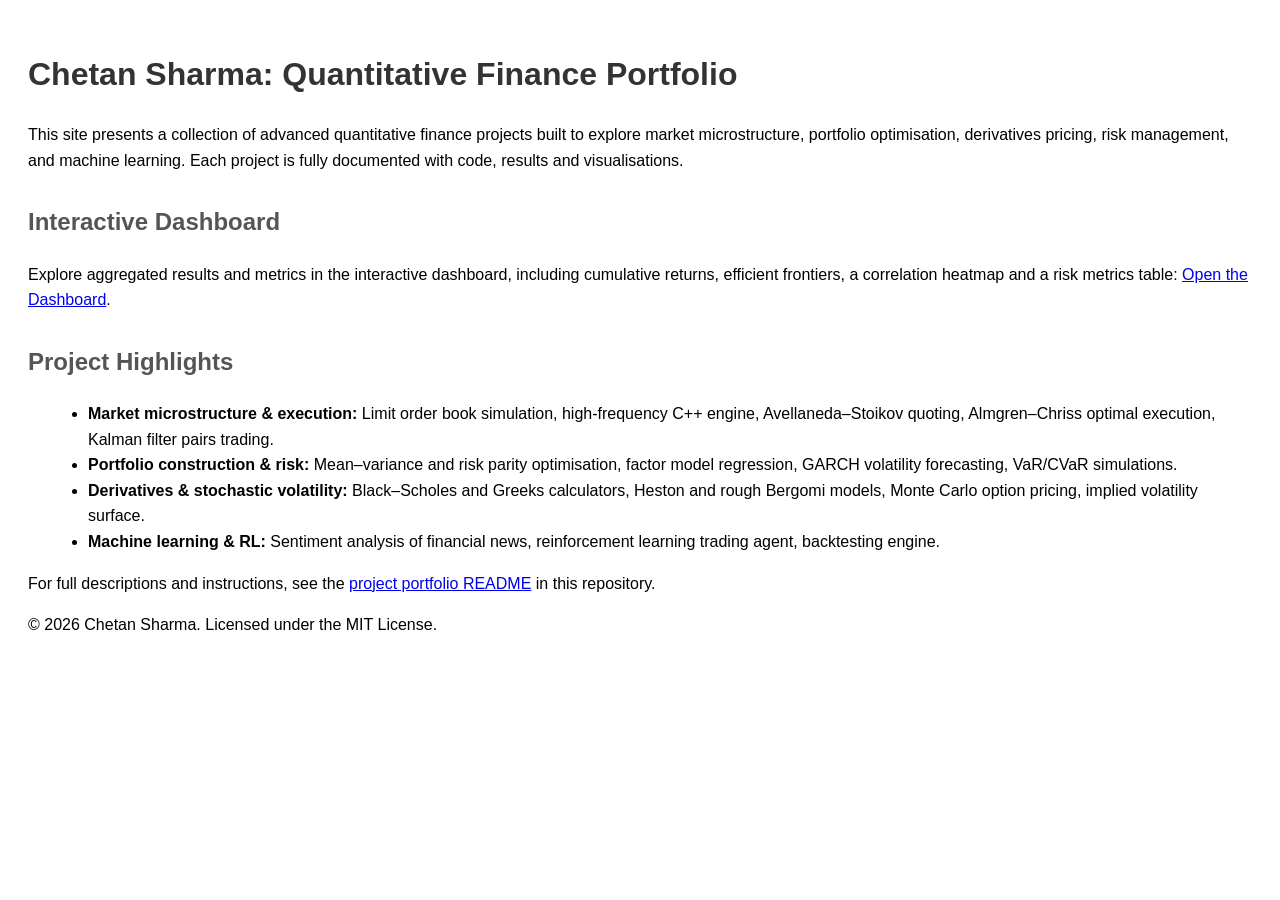
==== index.html @ 1af383b4 "Add index.html for GitHub Pages" ====
<!DOCTYPE html>
<html>
<head>
  <meta charset="utf-8">
  <title>Chetan Sharma: Quantitative Finance Portfolio</title>
  <style>
    body { font-family: Arial, sans-serif; padding: 20px; line-height: 1.6; }
    h1 { color: #333; }
    h2 { color: #555; margin-top: 30px; }
    ul { list-style-type: disc; margin-left: 20px; }
  </style>
</head>
<body>
  <h1>Chetan Sharma: Quantitative Finance Portfolio</h1>
  <p>This site presents a collection of advanced quantitative finance projects built to explore market microstructure, portfolio optimisation, derivatives pricing, risk management, and machine learning. Each project is fully documented with code, results and visualisations.</p>
  
  <h2>Interactive Dashboard</h2>
  <p>Explore aggregated results and metrics in the interactive dashboard, including cumulative returns, efficient frontiers, a correlation heatmap and a risk metrics table: <a href="dashboard.html">Open the Dashboard</a>.</p>
  
  <h2>Project Highlights</h2>
  <ul>
    <li><strong>Market microstructure & execution:</strong> Limit order book simulation, high-frequency C++ engine, Avellaneda–Stoikov quoting, Almgren–Chriss optimal execution, Kalman filter pairs trading.</li>
    <li><strong>Portfolio construction & risk:</strong> Mean–variance and risk parity optimisation, factor model regression, GARCH volatility forecasting, VaR/CVaR simulations.</li>
    <li><strong>Derivatives & stochastic volatility:</strong> Black–Scholes and Greeks calculators, Heston and rough Bergomi models, Monte Carlo option pricing, implied volatility surface.</li>
    <li><strong>Machine learning & RL:</strong> Sentiment analysis of financial news, reinforcement learning trading agent, backtesting engine.</li>
  </ul>
  
  <p>For full descriptions and instructions, see the <a href="README_real_projects.md">project portfolio README</a> in this repository.</p>
  
  <p>© 2026 Chetan Sharma. Licensed under the MIT License.</p>
</body>
</html>
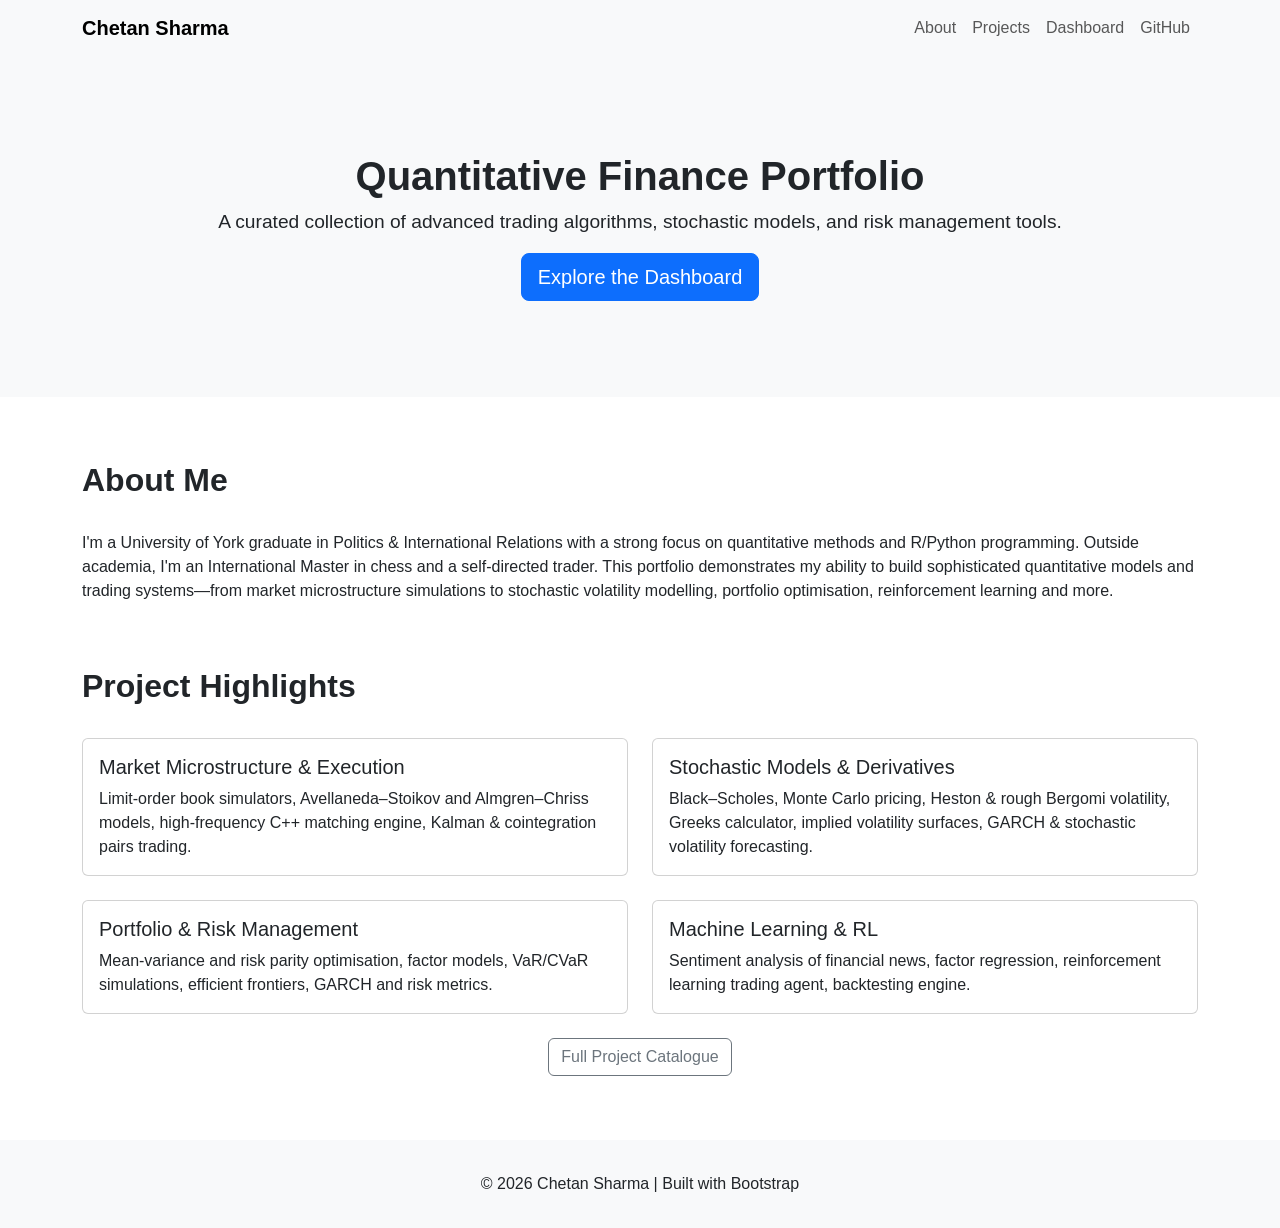
==== commit 71e47713: "Redesign homepage with Bootstrap and additional project categories" ====
--- a/index.html
+++ b/index.html
@@ -1,32 +1,99 @@
 <!DOCTYPE html>
-<html>
+<html lang="en">
 <head>
   <meta charset="utf-8">
-  <title>Chetan Sharma: Quantitative Finance Portfolio</title>
+  <meta name="viewport" content="width=device-width, initial-scale=1">
+  <title>Chetan Sharma - Quantitative Finance Portfolio</title>
+  <link rel="stylesheet" href="https://cdn.jsdelivr.net/npm/bootstrap@5.3.1/dist/css/bootstrap.min.css">
   <style>
-    body { font-family: Arial, sans-serif; padding: 20px; line-height: 1.6; }
-    h1 { color: #333; }
-    h2 { color: #555; margin-top: 30px; }
-    ul { list-style-type: disc; margin-left: 20px; }
+  body { font-family: Arial, sans-serif; }
+  .hero { padding: 6rem 0; background-color: #f8f9fa; }
+  .hero h1 { font-weight: 700; font-size: 2.5rem; }
+  .hero p { font-size: 1.2rem; }
+  .section-title { margin-top: 4rem; margin-bottom: 2rem; font-weight: 600; }
+  footer { background-color: #f8f9fa; padding: 2rem 0; margin-top: 4rem; }
   </style>
 </head>
 <body>
-  <h1>Chetan Sharma: Quantitative Finance Portfolio</h1>
-  <p>This site presents a collection of advanced quantitative finance projects built to explore market microstructure, portfolio optimisation, derivatives pricing, risk management, and machine learning. Each project is fully documented with code, results and visualisations.</p>
-  
-  <h2>Interactive Dashboard</h2>
-  <p>Explore aggregated results and metrics in the interactive dashboard, including cumulative returns, efficient frontiers, a correlation heatmap and a risk metrics table: <a href="dashboard.html">Open the Dashboard</a>.</p>
-  
-  <h2>Project Highlights</h2>
-  <ul>
-    <li><strong>Market microstructure & execution:</strong> Limit order book simulation, high-frequency C++ engine, Avellaneda–Stoikov quoting, Almgren–Chriss optimal execution, Kalman filter pairs trading.</li>
-    <li><strong>Portfolio construction & risk:</strong> Mean–variance and risk parity optimisation, factor model regression, GARCH volatility forecasting, VaR/CVaR simulations.</li>
-    <li><strong>Derivatives & stochastic volatility:</strong> Black–Scholes and Greeks calculators, Heston and rough Bergomi models, Monte Carlo option pricing, implied volatility surface.</li>
-    <li><strong>Machine learning & RL:</strong> Sentiment analysis of financial news, reinforcement learning trading agent, backtesting engine.</li>
-  </ul>
-  
-  <p>For full descriptions and instructions, see the <a href="README_real_projects.md">project portfolio README</a> in this repository.</p>
-  
-  <p>© 2026 Chetan Sharma. Licensed under the MIT License.</p>
+<nav class="navbar navbar-expand-lg navbar-light bg-light">
+  <div class="container">
+    <a class="navbar-brand fw-bold" href="#">Chetan Sharma</a>
+    <button class="navbar-toggler" type="button" data-bs-toggle="collapse" data-bs-target="#navbarNav">
+      <span class="navbar-toggler-icon"></span>
+    </button>
+    <div class="collapse navbar-collapse" id="navbarNav">
+      <ul class="navbar-nav ms-auto">
+        <li class="nav-item"><a class="nav-link" href="#about">About</a></li>
+        <li class="nav-item"><a class="nav-link" href="#projects">Projects</a></li>
+        <li class="nav-item"><a class="nav-link" href="dashboard.html">Dashboard</a></li>
+        <li class="nav-item"><a class="nav-link" href="https://github.com/chetanoid/quant-trading-projects" target="_blank">GitHub</a></li>
+      </ul>
+    </div>
+  </div>
+</nav>
+
+<section class="hero text-center">
+  <div class="container">
+    <h1>Quantitative Finance Portfolio</h1>
+    <p class="lead">A curated collection of advanced trading algorithms, stochastic models, and risk management tools.</p>
+    <a href="dashboard.html" class="btn btn-primary btn-lg">Explore the Dashboard</a>
+  </div>
+</section>
+
+<section id="about" class="container">
+  <h2 class="section-title">About Me</h2>
+  <p>
+    I'm a University of York graduate in Politics & International Relations with a strong focus on quantitative methods and R/Python programming.  Outside academia, I'm an International Master in chess and a self-directed trader. This portfolio demonstrates my ability to build sophisticated quantitative models and trading systems—from market microstructure simulations to stochastic volatility modelling, portfolio optimisation, reinforcement learning and more. 
+  </p>
+</section>
+
+<section id="projects" class="container">
+  <h2 class="section-title">Project Highlights</h2>
+  <div class="row gy-4">
+    <div class="col-md-6">
+      <div class="card h-100">
+        <div class="card-body">
+          <h5 class="card-title">Market Microstructure & Execution</h5>
+          <p class="card-text">Limit-order book simulators, Avellaneda–Stoikov and Almgren–Chriss models, high-frequency C++ matching engine, Kalman & cointegration pairs trading.</p>
+        </div>
+      </div>
+    </div>
+    <div class="col-md-6">
+      <div class="card h-100">
+        <div class="card-body">
+          <h5 class="card-title">Stochastic Models & Derivatives</h5>
+          <p class="card-text">Black–Scholes, Monte Carlo pricing, Heston & rough Bergomi volatility, Greeks calculator, implied volatility surfaces, GARCH & stochastic volatility forecasting.</p>
+        </div>
+      </div>
+    </div>
+    <div class="col-md-6">
+      <div class="card h-100">
+        <div class="card-body">
+          <h5 class="card-title">Portfolio & Risk Management</h5>
+          <p class="card-text">Mean-variance and risk parity optimisation, factor models, VaR/CVaR simulations, efficient frontiers, GARCH and risk metrics.</p>
+        </div>
+      </div>
+    </div>
+    <div class="col-md-6">
+      <div class="card h-100">
+        <div class="card-body">
+          <h5 class="card-title">Machine Learning & RL</h5>
+          <p class="card-text">Sentiment analysis of financial news, factor regression, reinforcement learning trading agent, backtesting engine.</p>
+        </div>
+      </div>
+    </div>
+  </div>
+  <div class="text-center mt-4">
+    <a href="README_real_projects.md" class="btn btn-outline-secondary">Full Project Catalogue</a>
+  </div>
+</section>
+
+<footer class="text-center">
+  <div class="container">
+    <p class="mb-0">&copy; 2026 Chetan Sharma | Built with Bootstrap</p>
+  </div>
+</footer>
+
+<script src="https://cdn.jsdelivr.net/npm/bootstrap@5.3.1/dist/js/bootstrap.bundle.min.js"></script>
 </body>
 </html>
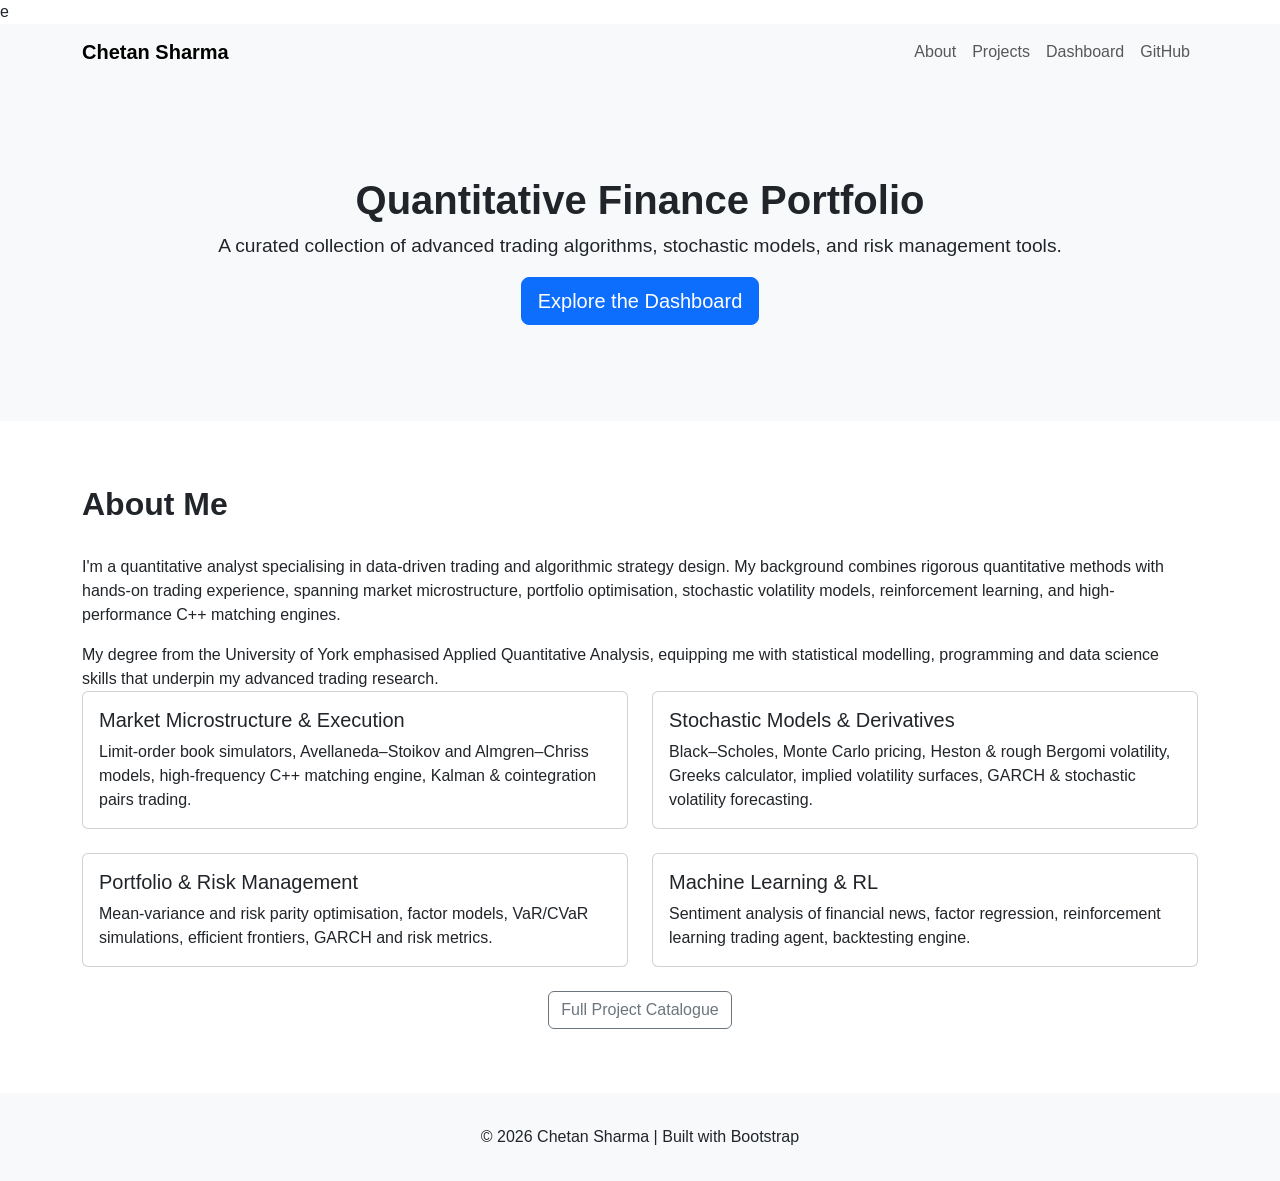
==== commit 496e7f6d: "Update About and Projects sections to emphasise quantitative analysis" ====
--- a/index.html
+++ b/index.html
@@ -1,4 +1,4 @@
-<!DOCTYPE html>
+e<!DOCTYPE html>
 <html lang="en">
 <head>
   <meta charset="utf-8">
@@ -43,13 +43,10 @@
 <section id="about" class="container">
   <h2 class="section-title">About Me</h2>
   <p>
-    I'm a University of York graduate in Politics & International Relations with a strong focus on quantitative methods and R/Python programming.  Outside academia, I'm an International Master in chess and a self-directed trader. This portfolio demonstrates my ability to build sophisticated quantitative models and trading systems—from market microstructure simulations to stochastic volatility modelling, portfolio optimisation, reinforcement learning and more. 
-  </p>
-</section>
+I'm a quantitative analyst specialising in data-driven trading and algorithmic strategy design. My background combines rigorous quantitative methods with hands-on trading experience, spanning market microstructure, portfolio optimisation, stochastic volatility models, reinforcement learning, and high-performance C++ matching engines.</section>
 
 <section id="projects" class="container">
-  <h2 class="section-title">Project Highlights</h2>
-  <div class="row gy-4">
+My degree from the University of York emphasised Applied Quantitative Analysis, equipping me with statistical modelling, programming and data science skills that underpin my advanced trading research.  <div class="row gy-4">
     <div class="col-md-6">
       <div class="card h-100">
         <div class="card-body">
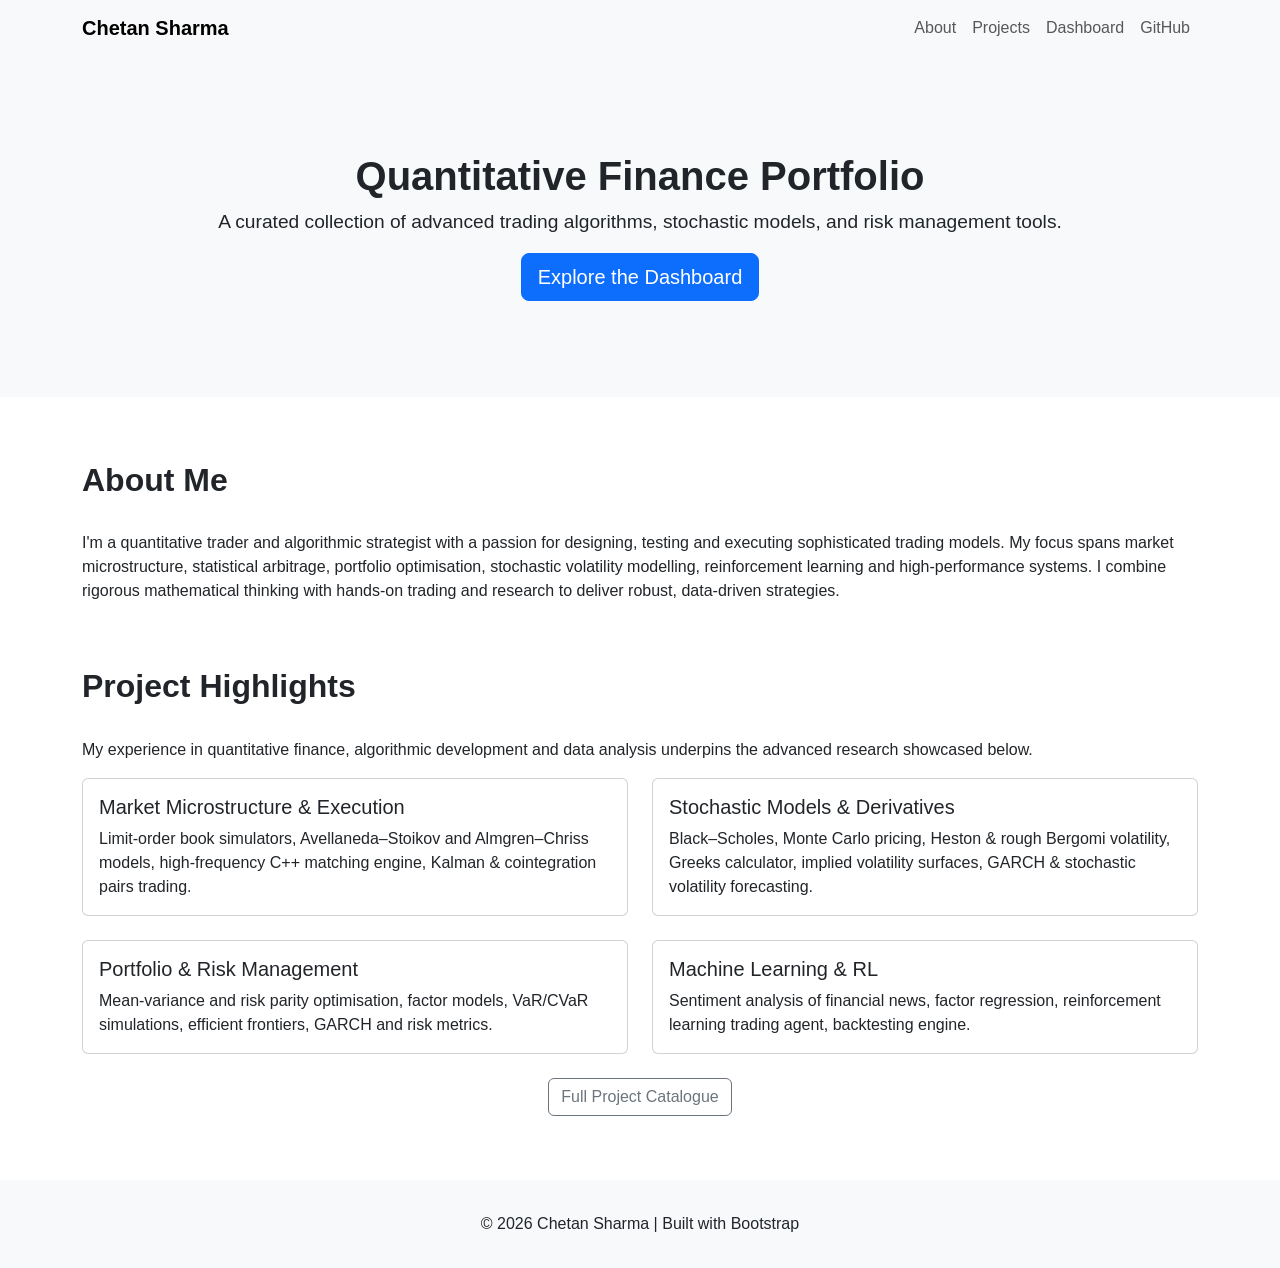
==== commit d610c166: "Update index.html to remove university references and highlight quantitative trading expertise" ====
--- a/index.html
+++ b/index.html
@@ -1,4 +1,4 @@
-e<!DOCTYPE html>
+<!DOCTYPE html>
 <html lang="en">
 <head>
   <meta charset="utf-8">
@@ -6,12 +6,12 @@
   <title>Chetan Sharma - Quantitative Finance Portfolio</title>
   <link rel="stylesheet" href="https://cdn.jsdelivr.net/npm/bootstrap@5.3.1/dist/css/bootstrap.min.css">
   <style>
-  body { font-family: Arial, sans-serif; }
-  .hero { padding: 6rem 0; background-color: #f8f9fa; }
-  .hero h1 { font-weight: 700; font-size: 2.5rem; }
-  .hero p { font-size: 1.2rem; }
-  .section-title { margin-top: 4rem; margin-bottom: 2rem; font-weight: 600; }
-  footer { background-color: #f8f9fa; padding: 2rem 0; margin-top: 4rem; }
+    body { font-family: Arial, sans-serif; }
+    .hero { padding: 6rem 0; background-color: #f8f9fa; }
+    .hero h1 { font-weight: 700; font-size: 2.5rem; }
+    .hero p { font-size: 1.2rem; }
+    .section-title { margin-top: 4rem; margin-bottom: 2rem; font-weight: 600; }
+    footer { background-color: #f8f9fa; padding: 2rem 0; margin-top: 4rem; }
   </style>
 </head>
 <body>
@@ -42,11 +42,13 @@
 
 <section id="about" class="container">
   <h2 class="section-title">About Me</h2>
-  <p>
-I'm a quantitative analyst specialising in data-driven trading and algorithmic strategy design. My background combines rigorous quantitative methods with hands-on trading experience, spanning market microstructure, portfolio optimisation, stochastic volatility models, reinforcement learning, and high-performance C++ matching engines.</section>
+  <p>I'm a quantitative trader and algorithmic strategist with a passion for designing, testing and executing sophisticated trading models. My focus spans market microstructure, statistical arbitrage, portfolio optimisation, stochastic volatility modelling, reinforcement learning and high-performance systems. I combine rigorous mathematical thinking with hands-on trading and research to deliver robust, data-driven strategies.</p>
+</section>
 
 <section id="projects" class="container">
-My degree from the University of York emphasised Applied Quantitative Analysis, equipping me with statistical modelling, programming and data science skills that underpin my advanced trading research.  <div class="row gy-4">
+  <h2 class="section-title">Project Highlights</h2>
+  <p>My experience in quantitative finance, algorithmic development and data analysis underpins the advanced research showcased below.</p>
+  <div class="row gy-4">
     <div class="col-md-6">
       <div class="card h-100">
         <div class="card-body">
@@ -90,7 +92,6 @@
     <p class="mb-0">&copy; 2026 Chetan Sharma | Built with Bootstrap</p>
   </div>
 </footer>
-
 <script src="https://cdn.jsdelivr.net/npm/bootstrap@5.3.1/dist/js/bootstrap.bundle.min.js"></script>
 </body>
-</html>
+</html>
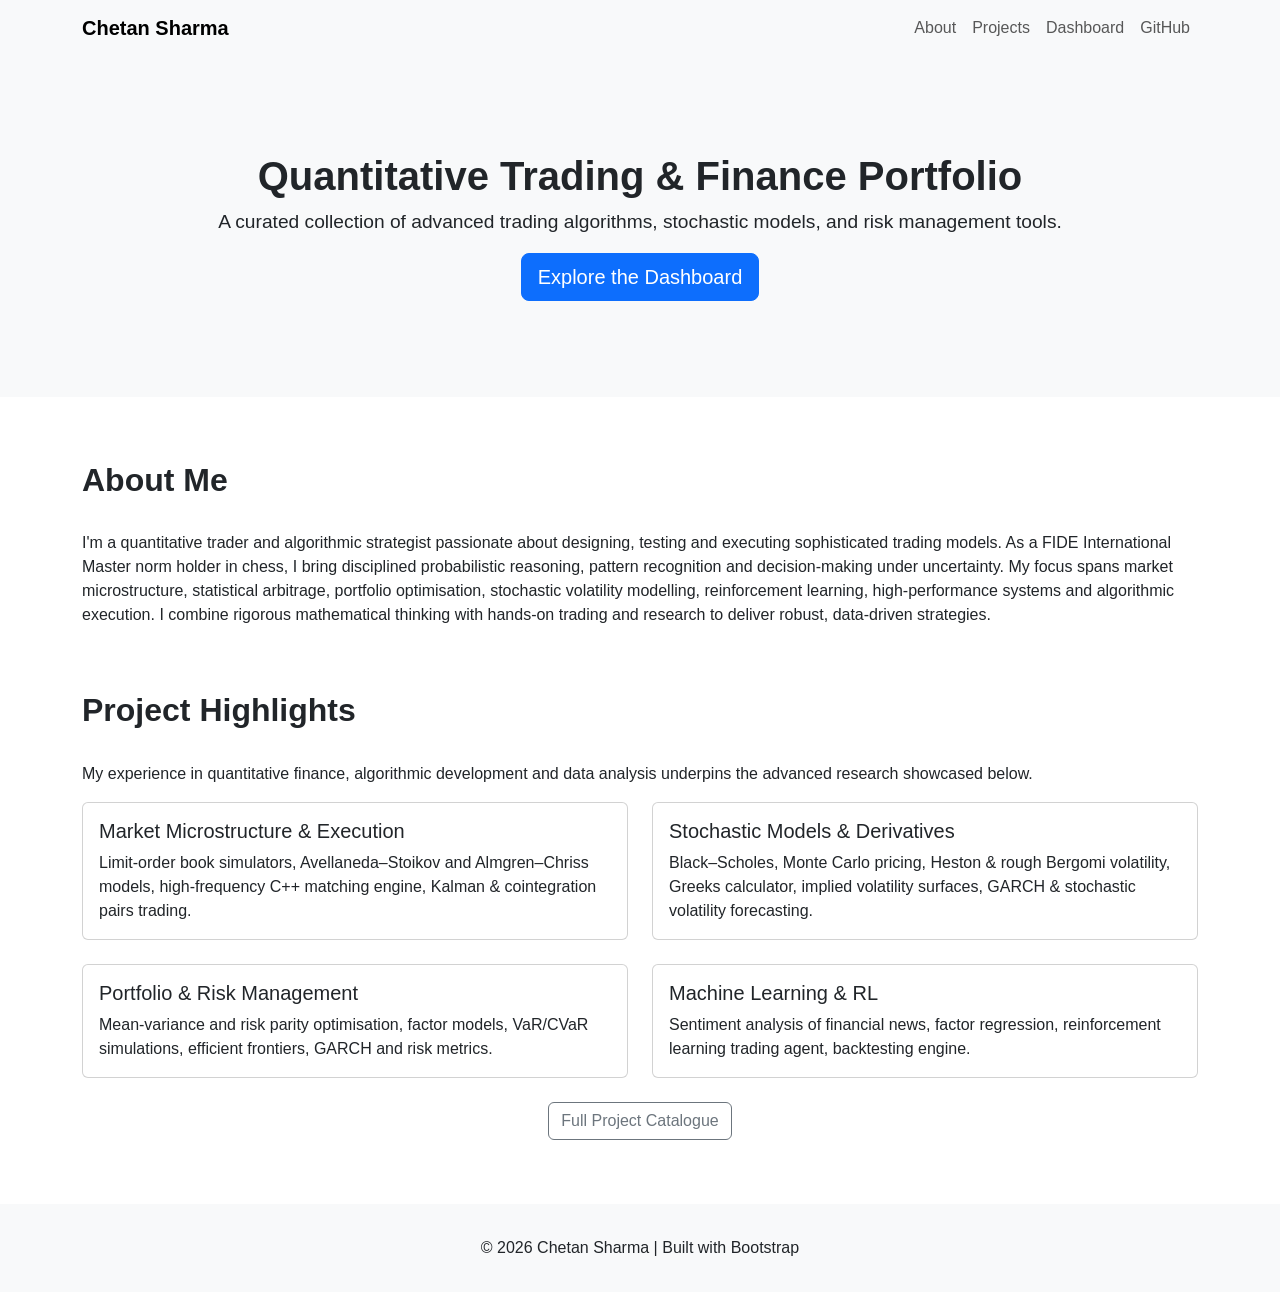
==== commit 685925c4: "Update index.html: revise hero title and About section to highlight FIDE chess achievement and quant" ====
--- a/index.html
+++ b/index.html
@@ -3,7 +3,7 @@
 <head>
   <meta charset="utf-8">
   <meta name="viewport" content="width=device-width, initial-scale=1">
-  <title>Chetan Sharma - Quantitative Finance Portfolio</title>
+  <title>Chetan Sharma - Quantitative Trading & Finance Portfolio</title>
   <link rel="stylesheet" href="https://cdn.jsdelivr.net/npm/bootstrap@5.3.1/dist/css/bootstrap.min.css">
   <style>
     body { font-family: Arial, sans-serif; }
@@ -34,7 +34,7 @@
 
 <section class="hero text-center">
   <div class="container">
-    <h1>Quantitative Finance Portfolio</h1>
+    <h1>Quantitative Trading &amp; Finance Portfolio</h1>
     <p class="lead">A curated collection of advanced trading algorithms, stochastic models, and risk management tools.</p>
     <a href="dashboard.html" class="btn btn-primary btn-lg">Explore the Dashboard</a>
   </div>
@@ -42,7 +42,7 @@
 
 <section id="about" class="container">
   <h2 class="section-title">About Me</h2>
-  <p>I'm a quantitative trader and algorithmic strategist with a passion for designing, testing and executing sophisticated trading models. My focus spans market microstructure, statistical arbitrage, portfolio optimisation, stochastic volatility modelling, reinforcement learning and high-performance systems. I combine rigorous mathematical thinking with hands-on trading and research to deliver robust, data-driven strategies.</p>
+  <p>I'm a quantitative trader and algorithmic strategist passionate about designing, testing and executing sophisticated trading models. As a FIDE International Master norm holder in chess, I bring disciplined probabilistic reasoning, pattern recognition and decision‑making under uncertainty. My focus spans market microstructure, statistical arbitrage, portfolio optimisation, stochastic volatility modelling, reinforcement learning, high‑performance systems and algorithmic execution. I combine rigorous mathematical thinking with hands‑on trading and research to deliver robust, data‑driven strategies.</p>
 </section>
 
 <section id="projects" class="container">
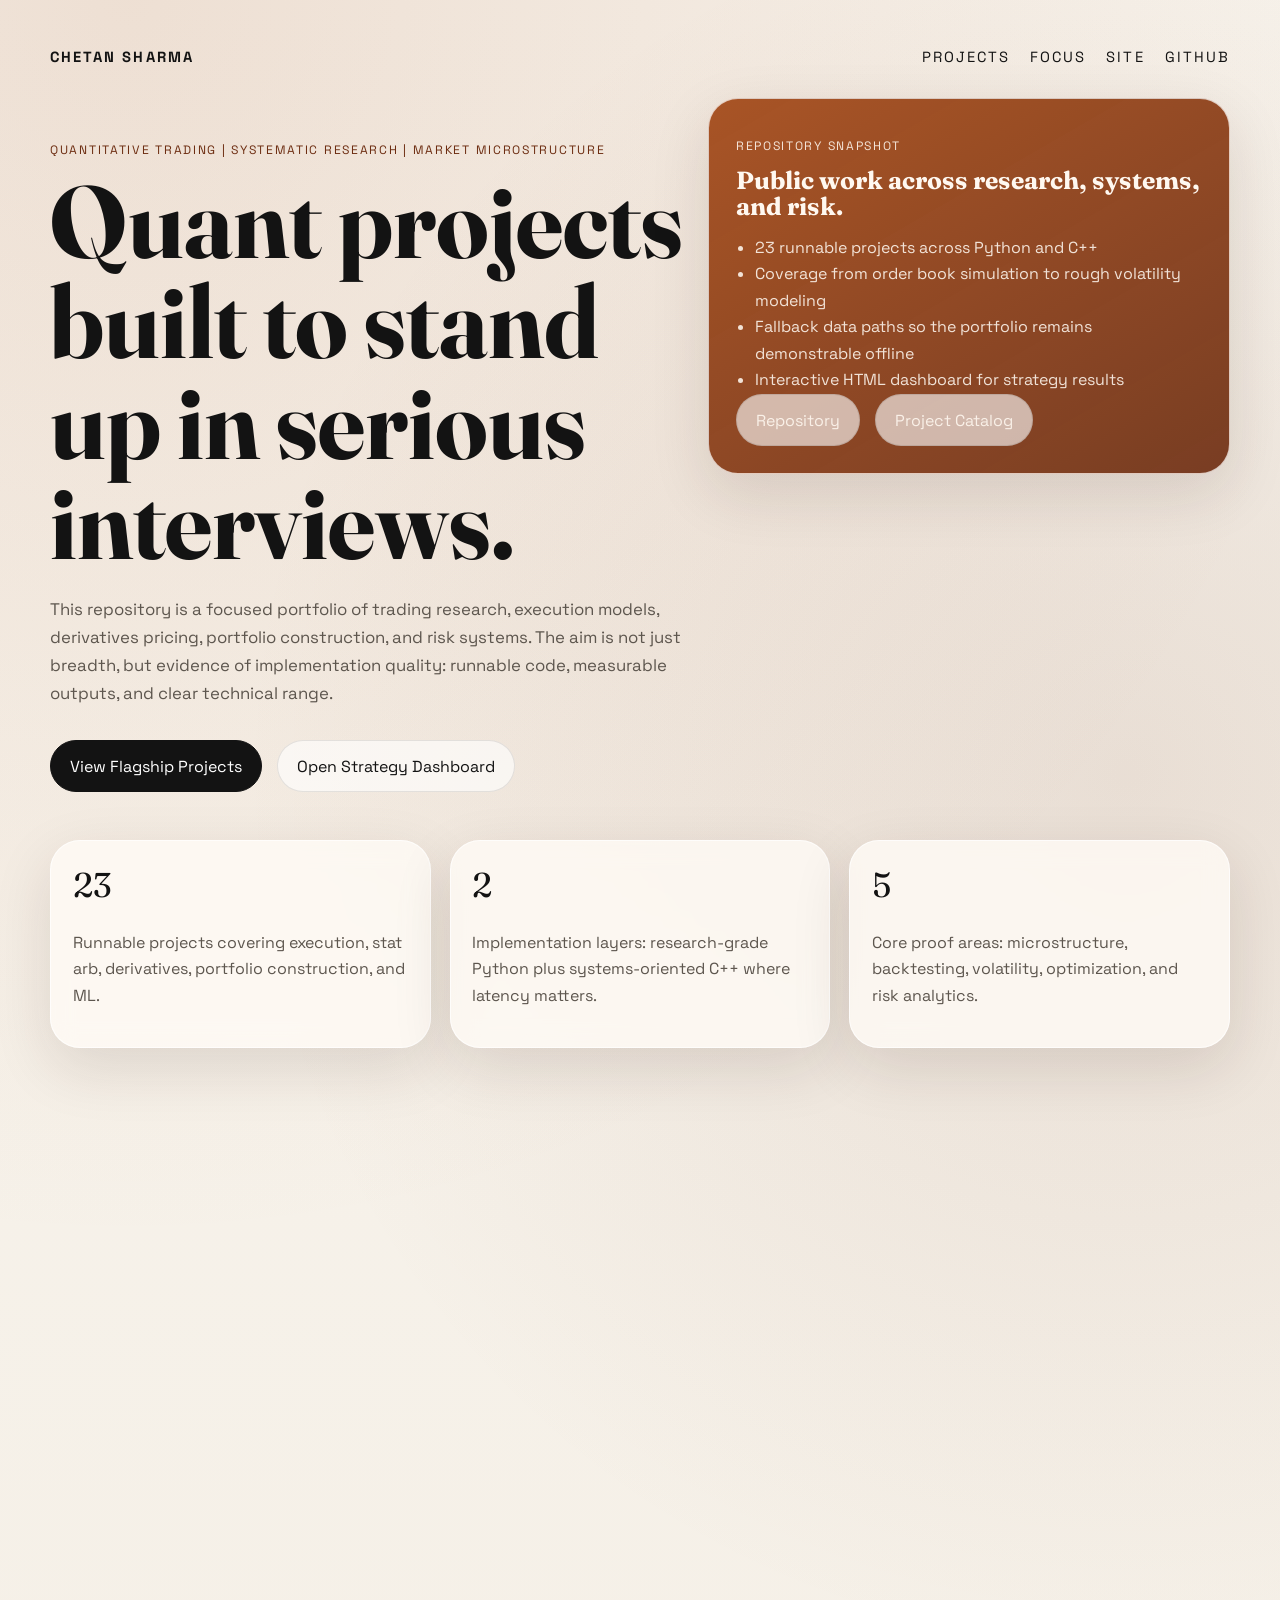
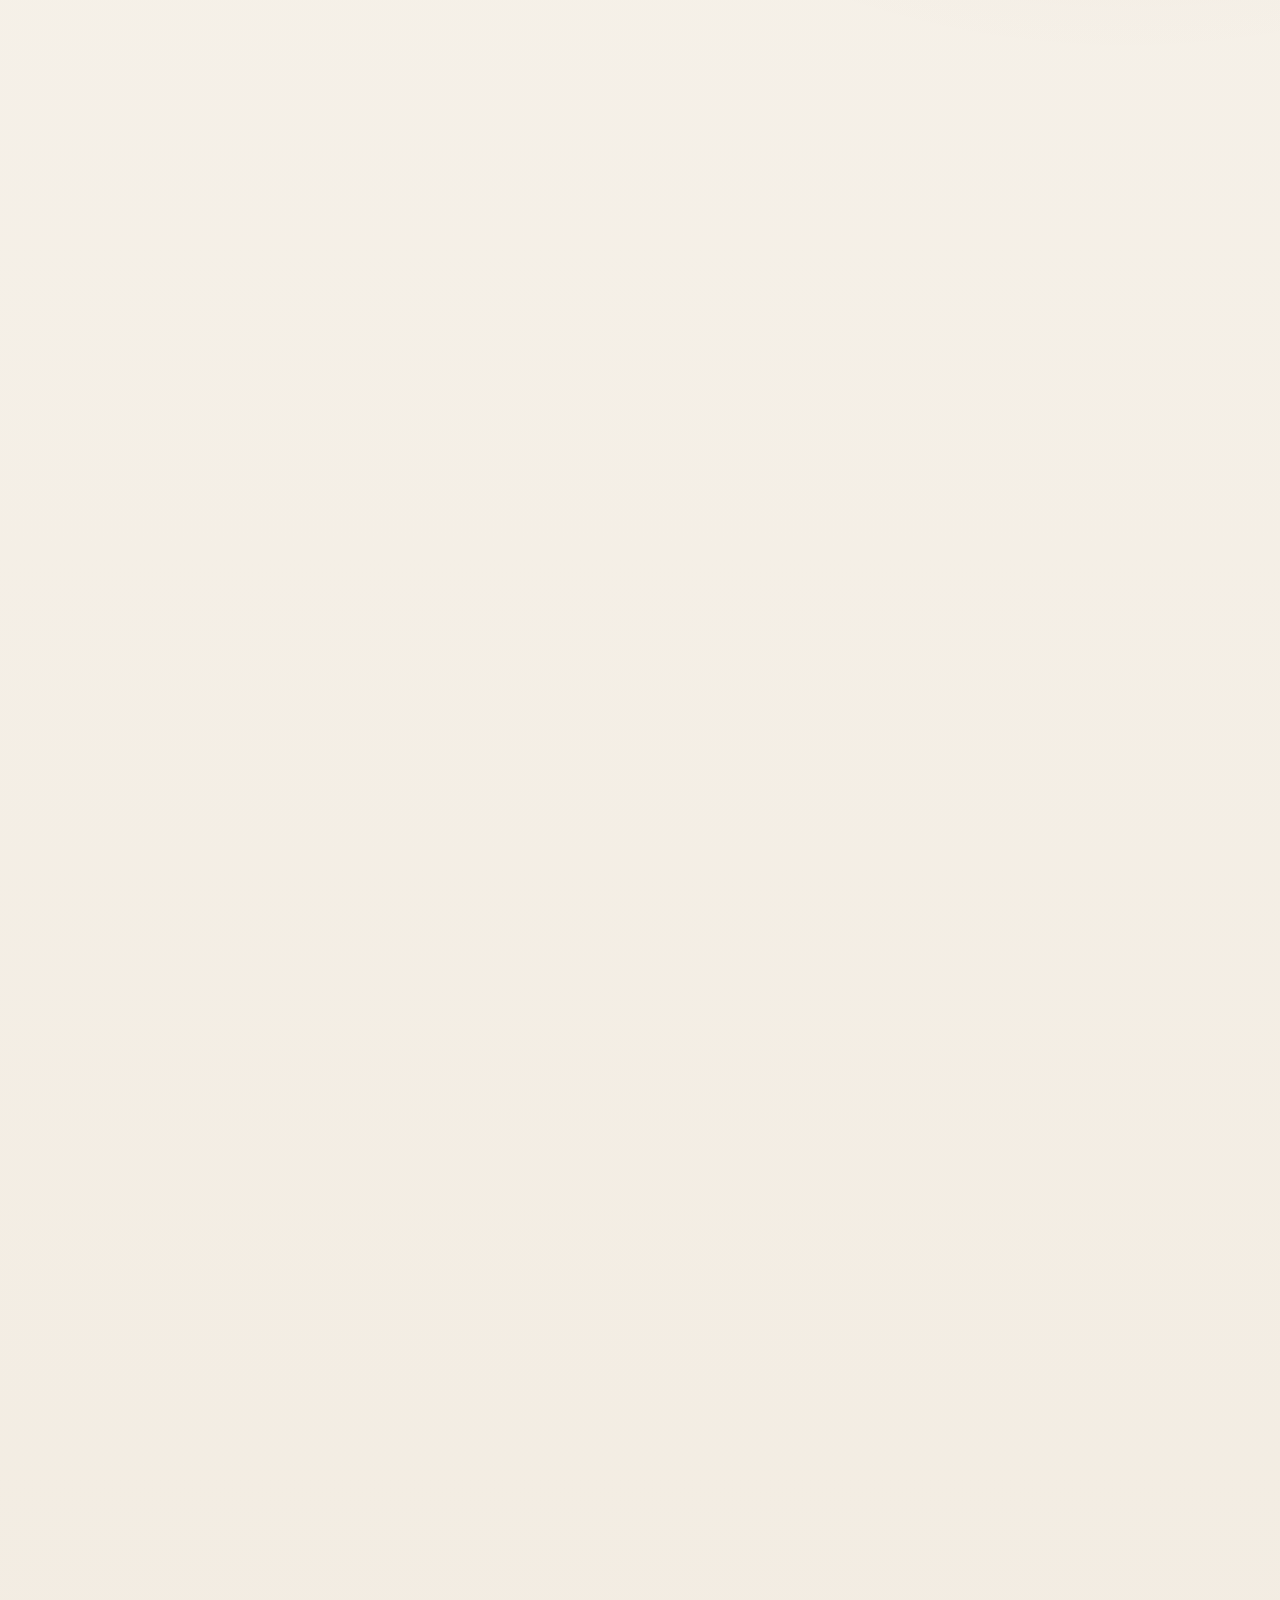
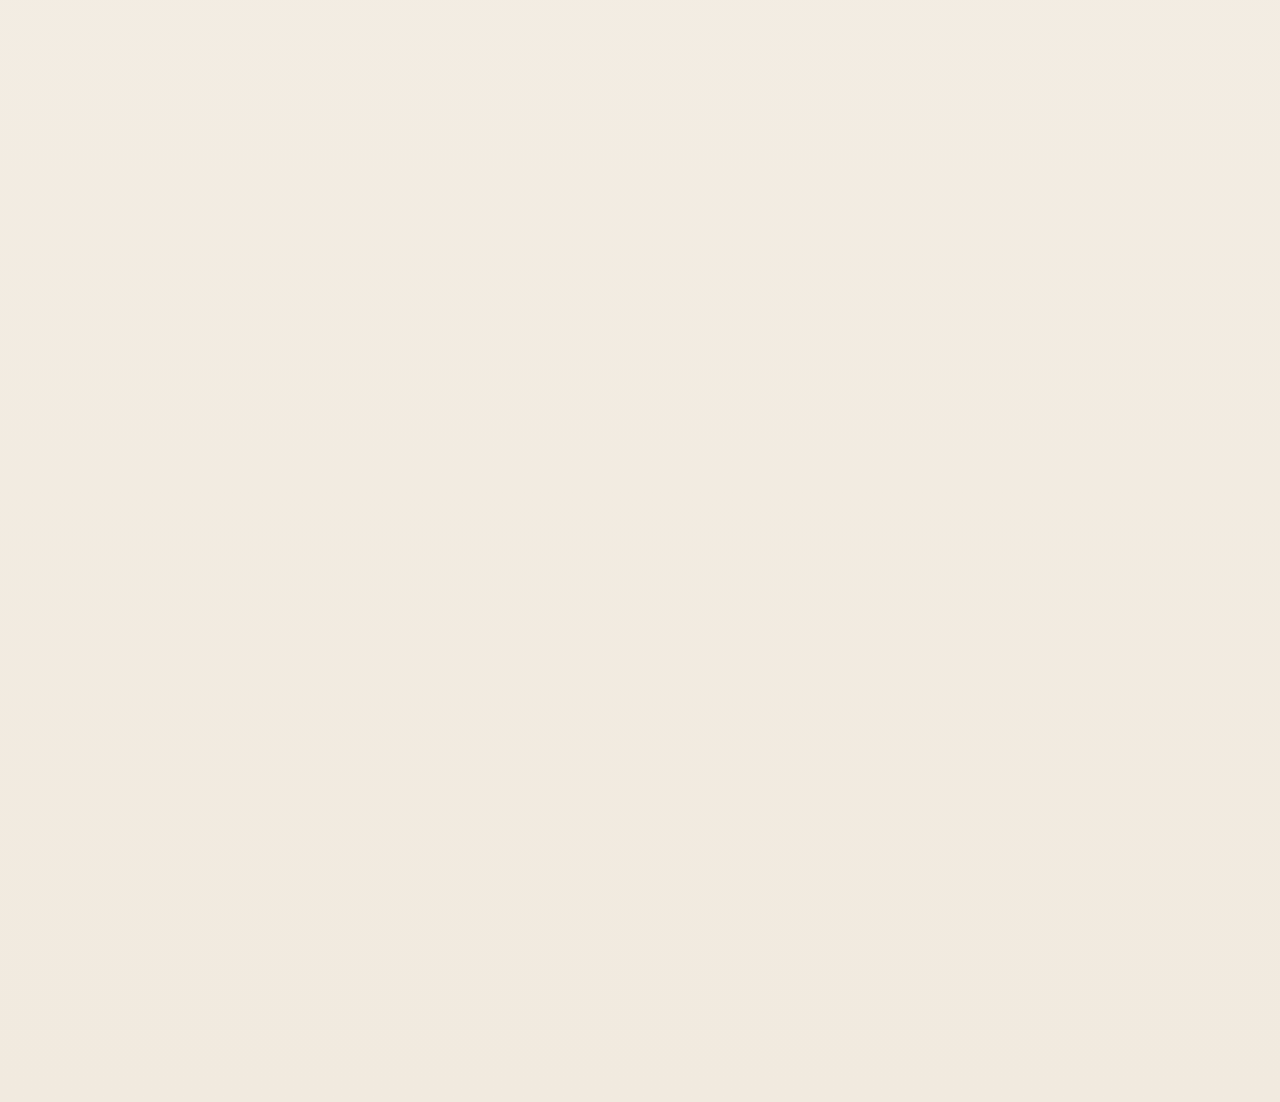
==== commit 61d8c44b: "Redirect root site entry to portfolio landing page" ====
--- a/index.html
+++ b/index.html
@@ -3,7 +3,8 @@
 <head>
   <meta charset="utf-8">
   <meta name="viewport" content="width=device-width, initial-scale=1">
-  <title>Chetan Sharma - Quantitative Trading & Finance Portfolio</title>
+  <meta http-equiv="refresh" content="0; url=portfolio.html">
+  <title>Chetan Sharma | Quant Trading Projects</title>
   <link rel="stylesheet" href="https://cdn.jsdelivr.net/npm/bootstrap@5.3.1/dist/css/bootstrap.min.css">
   <style>
     body { font-family: Arial, sans-serif; }
@@ -94,4 +95,4 @@
 </footer>
 <script src="https://cdn.jsdelivr.net/npm/bootstrap@5.3.1/dist/js/bootstrap.bundle.min.js"></script>
 </body>
-</html>+</html>
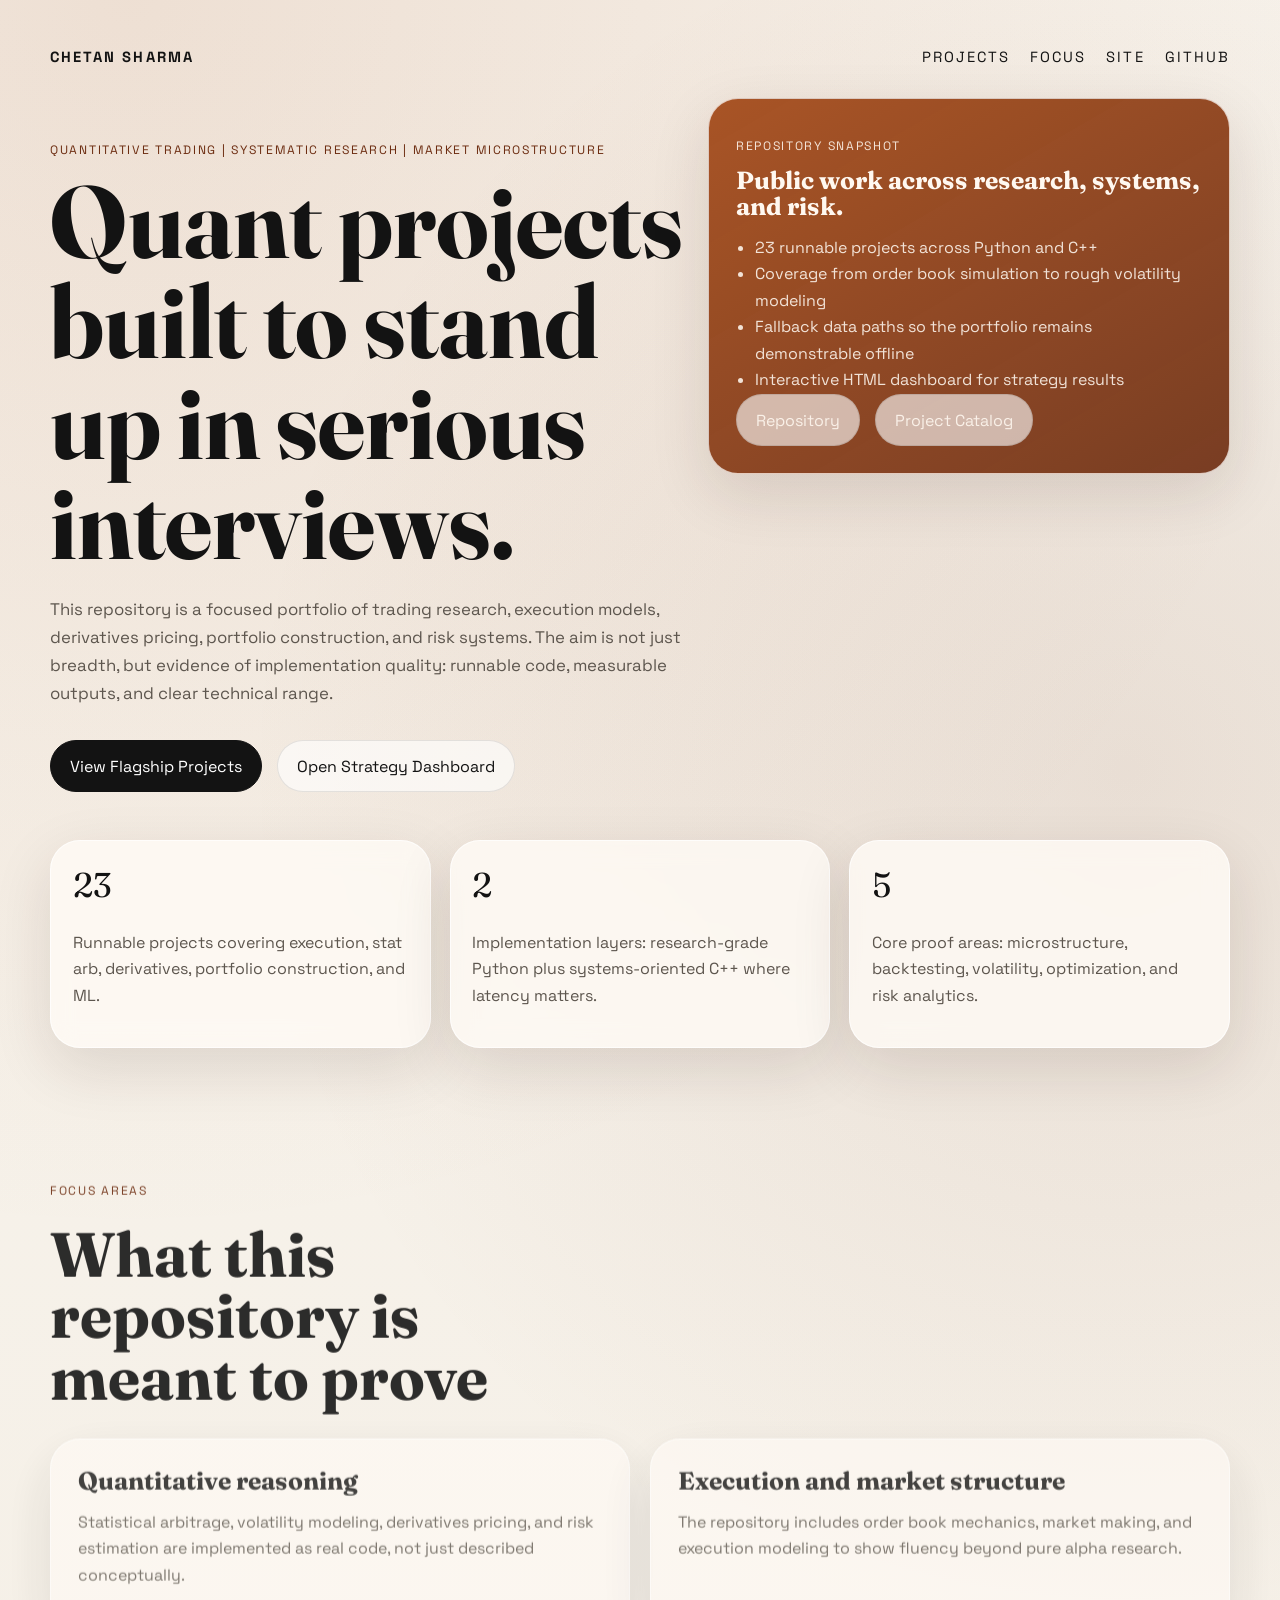
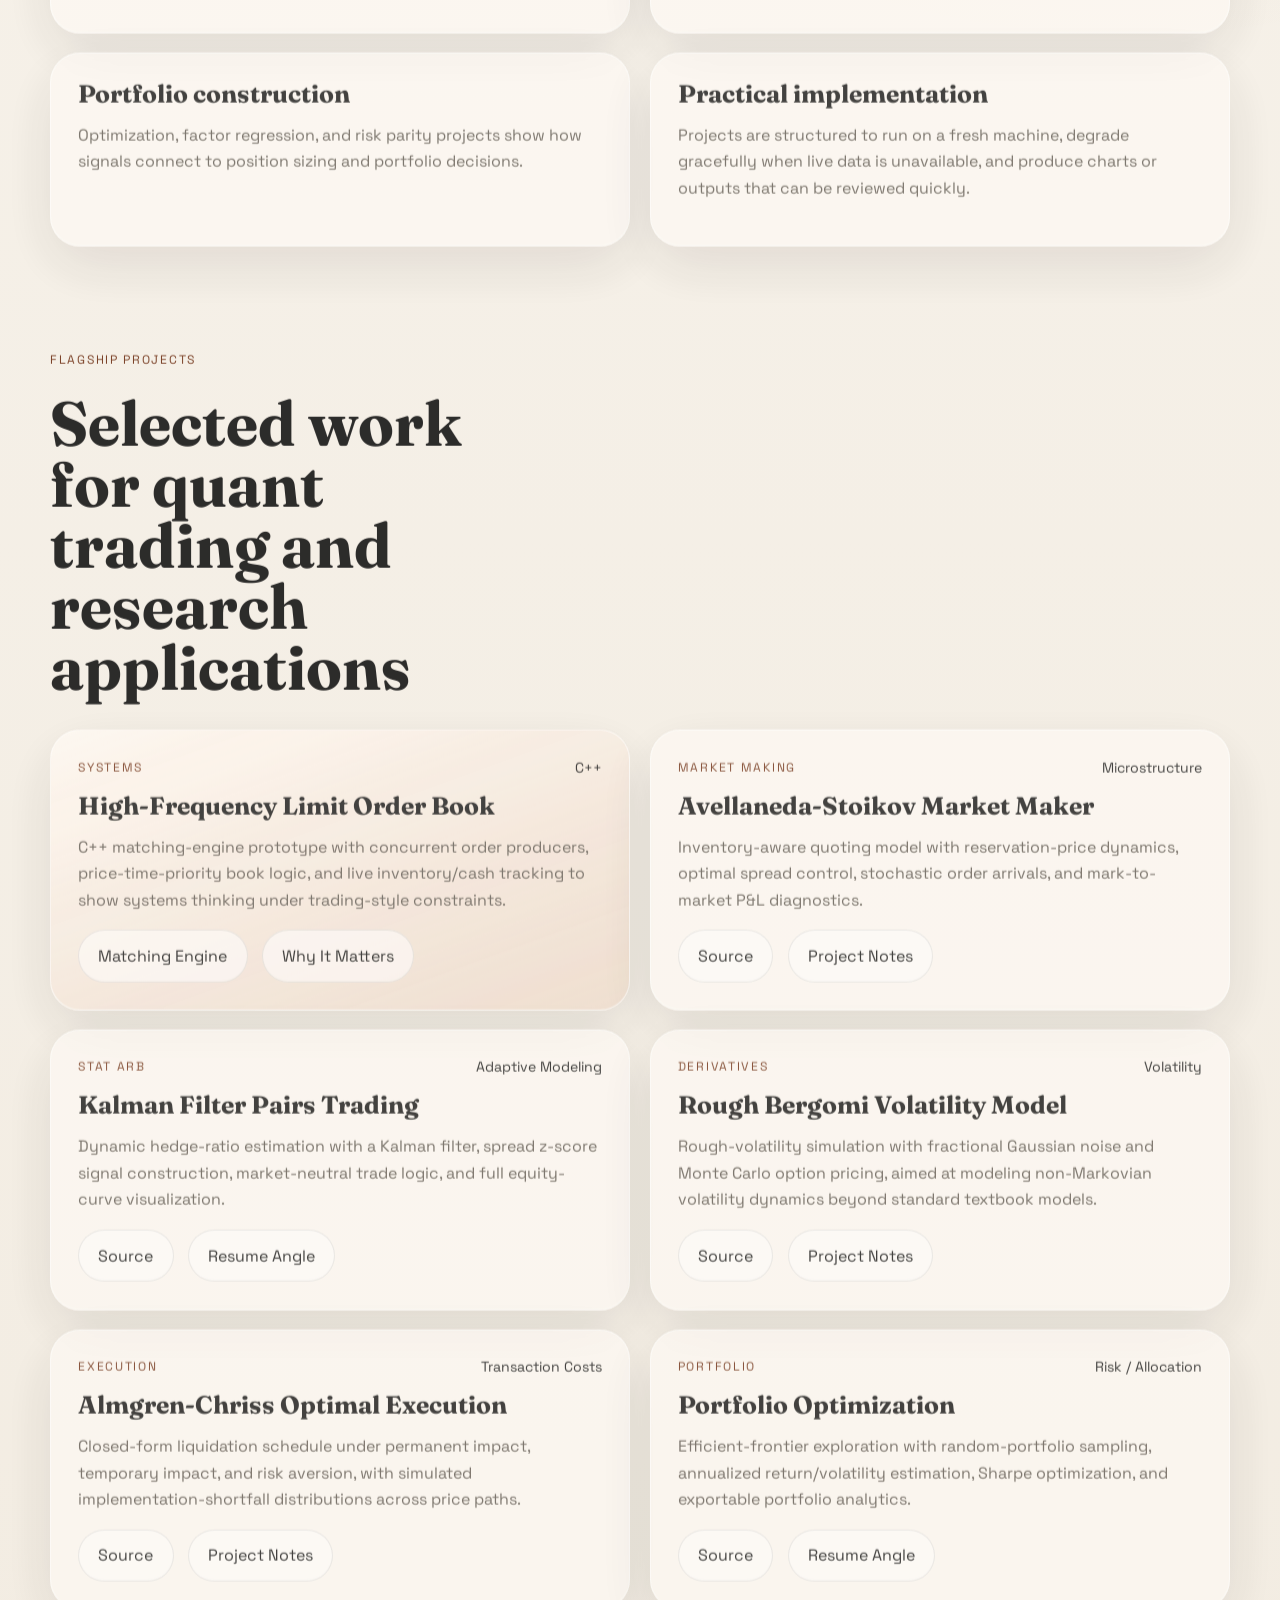
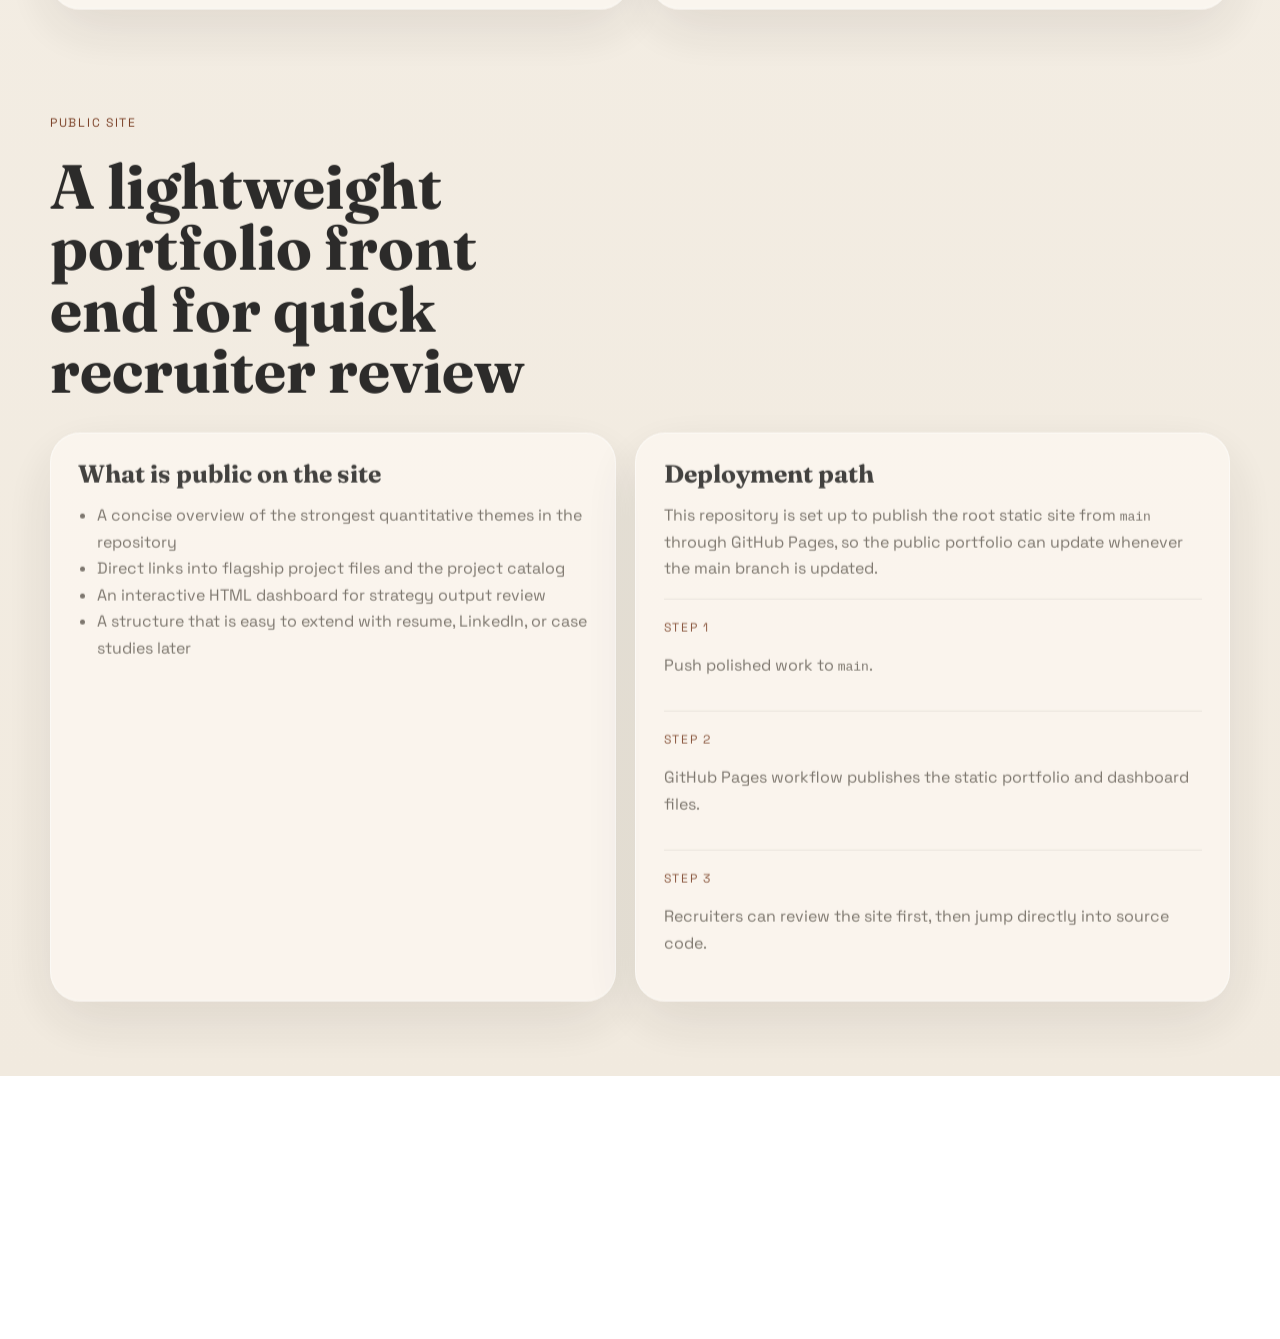
==== commit 4e0ff2a9: "Fix public-facing repo docs and walkthrough numbering" ====
--- a/index.html
+++ b/index.html
@@ -5,94 +5,30 @@
   <meta name="viewport" content="width=device-width, initial-scale=1">
   <meta http-equiv="refresh" content="0; url=portfolio.html">
   <title>Chetan Sharma | Quant Trading Projects</title>
-  <link rel="stylesheet" href="https://cdn.jsdelivr.net/npm/bootstrap@5.3.1/dist/css/bootstrap.min.css">
   <style>
-    body { font-family: Arial, sans-serif; }
-    .hero { padding: 6rem 0; background-color: #f8f9fa; }
-    .hero h1 { font-weight: 700; font-size: 2.5rem; }
-    .hero p { font-size: 1.2rem; }
-    .section-title { margin-top: 4rem; margin-bottom: 2rem; font-weight: 600; }
-    footer { background-color: #f8f9fa; padding: 2rem 0; margin-top: 4rem; }
+    body {
+      margin: 0;
+      font-family: Arial, sans-serif;
+      background: #f5f1e8;
+      color: #1c1c1c;
+      display: grid;
+      min-height: 100vh;
+      place-items: center;
+    }
+    main {
+      max-width: 640px;
+      padding: 2rem;
+      text-align: center;
+    }
+    a {
+      color: #8c2f1b;
+    }
   </style>
 </head>
 <body>
-<nav class="navbar navbar-expand-lg navbar-light bg-light">
-  <div class="container">
-    <a class="navbar-brand fw-bold" href="#">Chetan Sharma</a>
-    <button class="navbar-toggler" type="button" data-bs-toggle="collapse" data-bs-target="#navbarNav">
-      <span class="navbar-toggler-icon"></span>
-    </button>
-    <div class="collapse navbar-collapse" id="navbarNav">
-      <ul class="navbar-nav ms-auto">
-        <li class="nav-item"><a class="nav-link" href="#about">About</a></li>
-        <li class="nav-item"><a class="nav-link" href="#projects">Projects</a></li>
-        <li class="nav-item"><a class="nav-link" href="dashboard.html">Dashboard</a></li>
-        <li class="nav-item"><a class="nav-link" href="https://github.com/chetanoid/quant-trading-projects" target="_blank">GitHub</a></li>
-      </ul>
-    </div>
-  </div>
-</nav>
-
-<section class="hero text-center">
-  <div class="container">
-    <h1>Quantitative Trading &amp; Finance Portfolio</h1>
-    <p class="lead">A curated collection of advanced trading algorithms, stochastic models, and risk management tools.</p>
-    <a href="dashboard.html" class="btn btn-primary btn-lg">Explore the Dashboard</a>
-  </div>
-</section>
-
-<section id="about" class="container">
-  <h2 class="section-title">About Me</h2>
-  <p>I'm a quantitative trader and algorithmic strategist passionate about designing, testing and executing sophisticated trading models. As a FIDE International Master norm holder in chess, I bring disciplined probabilistic reasoning, pattern recognition and decision‑making under uncertainty. My focus spans market microstructure, statistical arbitrage, portfolio optimisation, stochastic volatility modelling, reinforcement learning, high‑performance systems and algorithmic execution. I combine rigorous mathematical thinking with hands‑on trading and research to deliver robust, data‑driven strategies.</p>
-</section>
-
-<section id="projects" class="container">
-  <h2 class="section-title">Project Highlights</h2>
-  <p>My experience in quantitative finance, algorithmic development and data analysis underpins the advanced research showcased below.</p>
-  <div class="row gy-4">
-    <div class="col-md-6">
-      <div class="card h-100">
-        <div class="card-body">
-          <h5 class="card-title">Market Microstructure & Execution</h5>
-          <p class="card-text">Limit-order book simulators, Avellaneda–Stoikov and Almgren–Chriss models, high-frequency C++ matching engine, Kalman & cointegration pairs trading.</p>
-        </div>
-      </div>
-    </div>
-    <div class="col-md-6">
-      <div class="card h-100">
-        <div class="card-body">
-          <h5 class="card-title">Stochastic Models & Derivatives</h5>
-          <p class="card-text">Black–Scholes, Monte Carlo pricing, Heston & rough Bergomi volatility, Greeks calculator, implied volatility surfaces, GARCH & stochastic volatility forecasting.</p>
-        </div>
-      </div>
-    </div>
-    <div class="col-md-6">
-      <div class="card h-100">
-        <div class="card-body">
-          <h5 class="card-title">Portfolio & Risk Management</h5>
-          <p class="card-text">Mean-variance and risk parity optimisation, factor models, VaR/CVaR simulations, efficient frontiers, GARCH and risk metrics.</p>
-        </div>
-      </div>
-    </div>
-    <div class="col-md-6">
-      <div class="card h-100">
-        <div class="card-body">
-          <h5 class="card-title">Machine Learning & RL</h5>
-          <p class="card-text">Sentiment analysis of financial news, factor regression, reinforcement learning trading agent, backtesting engine.</p>
-        </div>
-      </div>
-    </div>
-  </div>
-  <div class="text-center mt-4">
-    <a href="README_real_projects.md" class="btn btn-outline-secondary">Full Project Catalogue</a>
-  </div>
-</section>
-
-<footer class="text-center">
-  <div class="container">
-    <p class="mb-0">&copy; 2026 Chetan Sharma | Built with Bootstrap</p>
-  </div>
-</footer>
-<script src="https://cdn.jsdelivr.net/npm/bootstrap@5.3.1/dist/js/bootstrap.bundle.min.js"></script>
+  <main>
+    <h1>Redirecting to the portfolio landing page...</h1>
+    <p>If the redirect does not happen automatically, open <a href="portfolio.html">portfolio.html</a>.</p>
+  </main>
 </body>
 </html>
